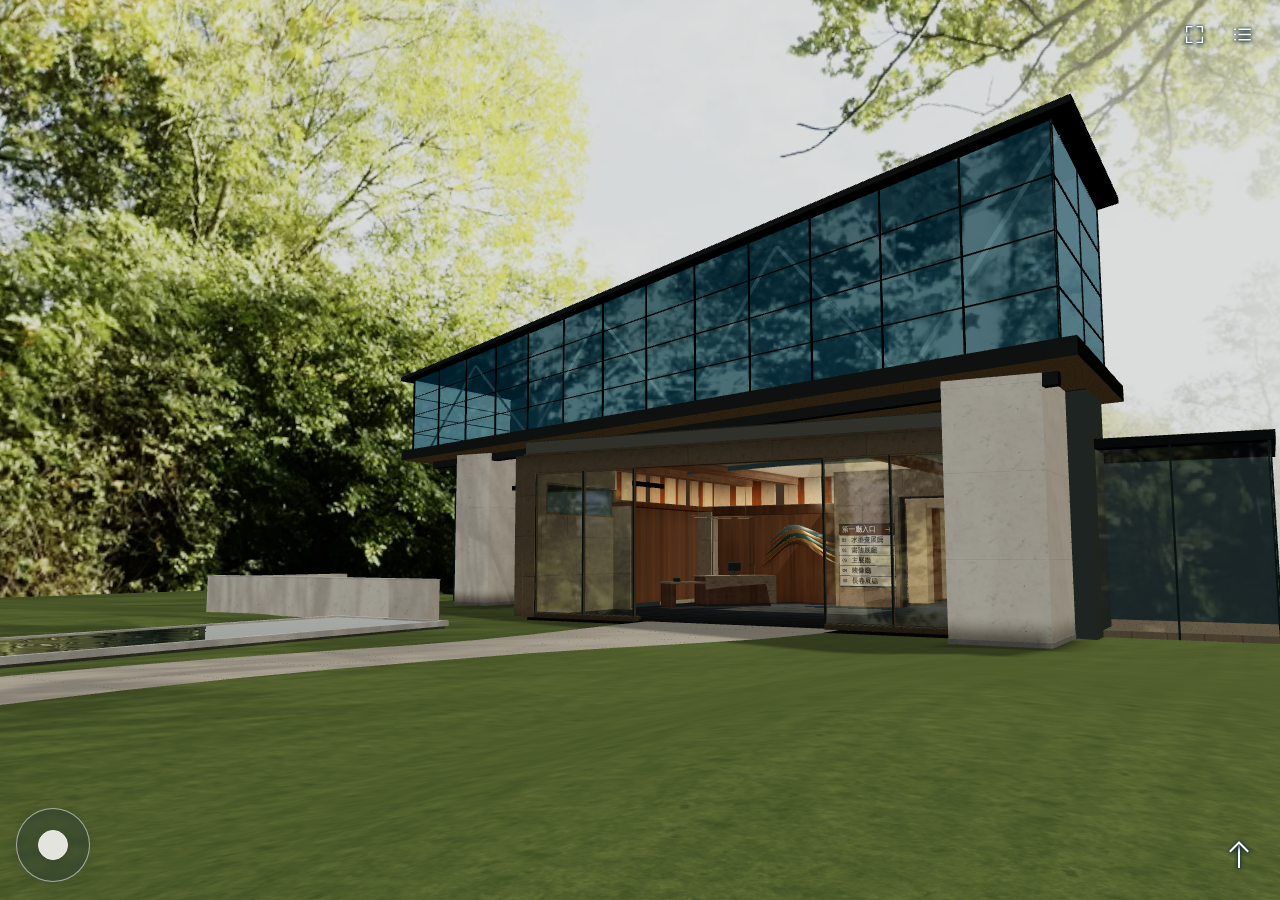
==== virtual-gallery/index.html @ fe991bde "Reflect gallery floors and open the lobby view through a glazed art passage" ====
<!doctype html>
<html lang="zh-Hant">
  <link rel="icon" href="data:," />
  <meta charset="utf-8" /><meta
    name="viewport"
    content="width=device-width,initial-scale=1,viewport-fit=cover"
  /><title>美術館園區｜虛擬策展工作室</title
  ><link rel="stylesheet" href="style.css?v=reception41" />
  <link rel="stylesheet" href="typography.css?v=hall34">
  <header>
    <strong>虛擬策展工作室</strong>
    <nav aria-label="參觀導覽"><a id="entranceLink" href="./">美術館園區</a><a id="worksLink" href="#works" hidden>展出作品</a></nav>
  </header>
  <main>
    <section id="hallEntrance" data-zone="grounds" data-card-menu="closed" aria-labelledby="entranceTitle">
      <div id="lobbyStage" aria-describedby="lobbyHint" aria-label="可步行的 3D 展場大廳"></div>
      <div class="lobby-head">
        <h1 id="entranceTitle">美術館園區</h1>
        <div class="lobby-tools">
          <button type="button" id="lobbyExpand" aria-label="全螢幕" aria-pressed="false">
            <svg aria-hidden="true" focusable="false" viewBox="0 0 24 24"><path class="expand-icon" d="M3 9V3h6m6 0h6v6m0 6v6h-6m-6 0H3v-6"/><path class="collapse-icon" d="M9 3v6H3m18 0h-6V3m0 18v-6h6m-18 0h6v6"/></svg>
            <span class="lobby-tool-label">全螢幕</span>
          </button>
          <button type="button" id="lobbyDirectory" aria-label="展廳名錄" aria-haspopup="dialog" aria-controls="lobbyDirectoryPanel" disabled>
            <svg aria-hidden="true" focusable="false" viewBox="0 0 24 24"><path d="M8 6h13M8 12h13M8 18h13M3 6h1M3 12h1M3 18h1"/></svg>
            <span class="lobby-tool-label">展廳名錄</span>
          </button>
        </div>
      </div>
      <p id="lobbyMessage" role="status">正在載入空間…</p>
      <div id="portalWait" hidden><span role="status">正在準備展廳</span><button type="button" id="portalBack">返回大廳</button></div>
      <div id="lobbyMenuNav" class="lobby-wayfinding" role="group" aria-label="展廳卡片">
        <button type="button" id="lobbyPrevHall" class="lobby-carousel-step" aria-label="上一個展廳" aria-keyshortcuts="ArrowLeft" hidden><svg aria-hidden="true" viewBox="0 0 24 24"><path d="m15 5-7 7 7 7"/></svg></button>
        <button type="button" id="lobbyEnterDoor" hidden></button>
        <button type="button" id="lobbyNextHall" class="lobby-carousel-step" aria-label="下一個展廳" aria-keyshortcuts="ArrowRight" hidden><svg aria-hidden="true" viewBox="0 0 24 24"><path d="m9 5 7 7-7 7"/></svg></button>
        <button id="lobbyCloseCards" class="lobby-carousel-step" type="button" aria-label="收合展廳選單" aria-keyshortcuts="Escape" hidden>
          <svg aria-hidden="true" viewBox="0 0 24 24"><path d="m6 6 12 12m0-12L6 18"/></svg>
        </button>
        <span id="lobbySelection" aria-live="polite" class="lobby-sr"></span>
      </div>
      <p id="lobbyHint" class="visually-hidden" hidden>拖曳環顧 · 左右滑動展廳卡片，點選進場</p>
      <dialog id="lobbyDirectoryPanel" aria-labelledby="directoryTitle">
        <div class="entrance-heading"><h2 id="directoryTitle">展廳名錄</h2><button type="button" id="lobbyDirectoryClose" autofocus>返回大廳</button></div>
        <p id="hallStatus" role="status"></p>
        <nav id="hallList" aria-label="開放展廳"></nav>
        <details id="lobbyGuide" class="gesture-guide">
          <summary>大廳操作指引</summary>
          <p>從園區沿步道入館，也可以輕點前方開放廊道或右下角箭頭。入館後可點「第一廳入口」箭頭或走廊盡頭的玻璃門進入第一廳，點石柱上的廳名直接入場，或點接待台展開選單。左右滑動卡片切換展廳，點選卡片即可進場。拖曳空白處轉身，輕推搖桿慢走，推遠加快，放手即停。</p>
          <p>方向鍵或 WASD 移動。按住空白鍵配合方向鍵轉頭，按 Enter 展開選單，再按 Enter 進入目前展廳。按 Tab 移至卡片選擇器後，可用左右鍵換廳，按 Esc 收合選單或停下自動行走，按 R 回到所在區域的起點。</p>
          <div class="touch-motion"><button type="button" id="lobbyGyro" aria-pressed="false">陀螺儀轉向</button> <span id="lobbyGyroStatus" role="status"></span></div>
        </details>
        <div class="lobby-directory-actions"><button type="button" id="lobbyHome">回到大廳起點</button><button type="button" id="lobbyReturnGrounds" hidden>回到美術館園區</button><button type="button" id="lobbyRetry" hidden>重新開啟 3D 大廳</button><a id="lobbyAdminLink" href="admin/">策展後台</a><a id="lobbyDownload" href="studio.zip" download>下載工作室</a></div>
      </dialog>
    </section>
    <section id="exhibits" hidden>
      <div class="row">
        <label>展覽選擇<select id="shows"></select></label>
      </div>
    </section>
    <article class="hero" hidden>
      <img alt="" hidden />
      <div>
        <p id="dates"></p>
        <h1 id="title"></h1>
        <p id="desc"></p>
        <button id="enter">進入 3D 展廳</button>
      </div>
    </article>
    <section id="visit" class="immersive" aria-label="3D 展廳" hidden>
      <div id="stage" tabindex="-1" aria-label="可行走的 3D 展廳">正在開啟 3D 展廳…</div>
      <div class="museum-head">
        <h1 id="visitTitle">展廳</h1>
        <button id="homeView" title="回到本廳預設視角（R）" aria-keyshortcuts="R">回到預設</button>
        <button id="expand">全螢幕</button
        ><button
          id="menuButton"
          aria-expanded="false"
          aria-controls="visitMenu"
        >
          選單
        </button>
      </div>
      <div class="reading-hud">
      <div class="view-caption">
        <strong id="focusTitle" aria-live="polite"></strong
        ><span id="viewHelp">點作品走近觀賞 · 拖曳環顧</span>
      </div>
      <div id="inspectControls" hidden>
        <output id="readPosition" aria-label="距卷首" aria-live="off">0%</output>
        <input type="range" id="scrollPosition" min="0" max="1000" value="500" aria-label="長卷閱讀位置">
        <button id="overview">看全卷</button>
      </div>
      </div>
      <div id="visitMenu" hidden>
        <button type="button" id="backToEntrance">返回展場大廳</button>
        <div class="touch-motion"><button type="button" id="gyroTurn" aria-pressed="false">陀螺儀轉向</button> <span id="gyroStatus" role="status"></span></div>
        <small>即時畫面更新率　<output id="frameMeter">量測中</output></small>
        <details class="gesture-guide">
          <summary>操作指引</summary>
          <p>全螢幕閒置時會收起控制項。按 Tab 或輕點空白處可喚回。拖曳轉身時收起介面，推左下角只顯示搖桿。</p>
          <p>方向鍵 ↑／↓ 前進、後退，←／→ 左右側移。輕點移動一小步，按住連續慢移，放開就停。按住空白鍵搭配 ←／→ 轉身，搭配 ↑／↓ 抬頭、低頭。W、A、S、D 也可移動。長卷近看時按 ←／→ 沿牆慢移。按 R 回到本廳預設視角。</p>
          <p>用滑鼠或手指輕推圓形搖桿微調，推近外圈才加快。按住空白鍵推搖桿可原地轉向，上下推可抬頭或低頭；近看長卷時左右推動沿牆細移，放手即停。開啟陀螺儀後，轉動手機可環顧；看畫時固定朝向作品。點作品走到畫前。拖空白牆面可轉身，點地板可走到該處。</p>
          <p>將滑鼠游標對準想看的筆畫，滾輪向上拉近、向下拉遠。觸控時兩指張開拉近、合攏拉遠。在一般作品上左右滑可換件。在長卷上拖曳可沿牆慢移，放手即停；拖動位置滑桿可快速跳到別處。</p>
        </details>
        <a id="editLayout" href="admin/">調整作品位置（策展登入）</a>
        <label>切換展覽<select id="visitShows"></select></label>
        <label>展廳<select id="room"></select></label>
        <div class="tour-tools">
          <button id="prev">上一件</button
          ><select id="tour" aria-label="選擇導覽作品"></select
          ><button id="next">下一件</button>
        </div>
        <div class="tour-tools">
          <button id="leave">展覽介紹與作品清單</button>
        </div>
        <label id="musicLabel"
          >展廳音樂<audio id="music" controls></audio></label
        ><label id="volLabel"
          >播放音量<input
            id="vol"
            type="range"
            min="0"
            max="1"
            step=".01"
            value=".5"
        /></label>
      </div>
    </section>
    <div id="works" class="section" hidden>
      <h2>展出作品</h2>
      <span id="count"></span>
    </div>
    <div class="grid" id="cards" hidden></div>
  </main>
  <footer>
    虛擬策展工作室　線上美術館　·　<a href="admin/">線上策展後台</a>　·　<a
      href="studio.zip"
      download
      >下載策展工作室</a
    >
  </footer>
  <dialog id="detail">
    <button id="close">關閉展籤</button>
    <section id="content"></section>
  </dialog>
  <script>
    // Capture the first navigation gesture while the exhibition data and WebGL module load.
    (() => {
      const stage=document.getElementById("stage"), visit=document.getElementById("visit");
      const preview=location.search==="?studio-preview" || location.pathname.startsWith("/preview/");
      const direct=location.hash && !["#entrance","#exhibits","#works"].includes(location.hash);
      if(preview || direct && new URLSearchParams(location.search).get("view")!=="works") {
        document.getElementById("hallEntrance").hidden=true;
        visit.hidden=false;
        stage.focus({preventScroll:true});
      }
      if(!preview && (!location.hash || location.hash==="#entrance")) {
        const preload=document.createElement("link");
        preload.rel="modulepreload";preload.href="./lobby.js?v=glass60";
        document.head.append(preload);
      }
      function captureEarlyNavigation(stage,surface) {
        let pending=[];
        let touch=null;
        stage.addEventListener("pointerdown",e=>{
          if(e.pointerType==="touch" && !e.isPrimary){touch=null;return;}
          if(surface.hidden || e.target!==stage || stage.querySelector("canvas"))return;
          touch={id:e.pointerId,x:e.clientX,y:e.clientY};
          stage.setPointerCapture(e.pointerId);
        });
        stage.addEventListener("pointermove",e=>{
          if(touch?.id!==e.pointerId)return;
          const motion={type:"entrylook",dx:e.clientX-touch.x,dy:e.clientY-touch.y};
          touch.x=e.clientX;touch.y=e.clientY;
          if(stage.querySelector("canvas"))stage.dispatchEvent(new CustomEvent("entrylook",{detail:motion}));
          else if(pending.at(-1)?.type==="entrylook"){pending.at(-1).dx+=motion.dx;pending.at(-1).dy+=motion.dy;}
          else if(pending.length<64)pending.push(motion);
        });
        stage.addEventListener("lostpointercapture",()=>{touch=null});
        function capture(e) {
          if(surface.hidden || surface.inert || stage.querySelector("canvas") || document.querySelector("dialog[open]") || e.altKey || e.ctrlKey || e.metaKey ||
             e.target.closest?.("input,textarea,select,button,a,[contenteditable=true]") ||
             !["ArrowUp","ArrowDown","ArrowLeft","ArrowRight","KeyW","KeyA","KeyS","KeyD","Space","KeyR"].includes(e.code)) return;
          e.preventDefault();
          if(!e.repeat && pending.length<64) pending.push({code:e.code,type:e.type});
        }
        window.addEventListener("keydown",capture);
        window.addEventListener("keyup",capture);
        function discard(){pending=[];touch=null;}
        window.addEventListener("blur",discard);
        stage.addEventListener("discardnavigation",discard);
        stage.addEventListener("viewerready", e=>{
          for(const event of pending) e.detail(event);
          pending=[];
        });
      }
      captureEarlyNavigation(stage,visit);
      captureEarlyNavigation(document.getElementById("lobbyStage"),document.getElementById("hallEntrance"));
    })();
  </script>
  <script type="module" src="app.js?v=glass60"></script>
</html>
---- virtual-gallery/style.css ----
:root {
  color: #192d42;
  background: #f5f6f6;
  font-size: 16px;
}
* {
  box-sizing: border-box;
}
body {
  margin: 0;
}
header,
main,
footer {
  max-width: 1450px;
  margin: auto;
  padding: 20px clamp(18px, 5vw, 84px);
}
header {
  display: flex;
  align-items: center;
  justify-content: space-between;
  border-bottom: 1px solid #cbd2d6;
  background: white;
}
header strong {
  font-size: 22px;
}
header nav,
nav,
.row {
  display: flex;
  align-items: center;
  gap: 12px;
  flex-wrap: wrap;
}
button,
.btn,
input,
select,
textarea {
  font: inherit;
  color: inherit;
  border: 1px solid #bdc8cd;
  border-radius: 4px;
  background: white;
  padding: 10px 14px;
}
button,
.btn {
  cursor: pointer;
  text-decoration: none;
}
button:hover,
.btn:hover {
  border-color: #19354b;
  background: #eaf0f3;
}
.primary {
  background: #19354b;
  color: white;
}
.primary:hover {
  background: #32546d;
}
a {
  color: inherit;
}
h1,
h2,
h3,
p {
  margin: 0 0 12px;
}
h1 {
  font-size: clamp(40px, 5vw, 80px);
  font-weight: 500;
  letter-spacing: 0.03em;
}
h2 {
  font-size: 30px;
}
p {
  line-height: 1.7;
}
.hero {
  position: relative;
  min-height: 430px;
  display: flex;
  align-items: flex-end;
  padding: clamp(24px, 4vw, 64px);
  background: #233746;
  color: white;
  isolation: isolate;
  overflow: hidden;
}
.hero img {
  position: absolute;
  inset: 0;
  width: 100%;
  height: 100%;
  object-fit: cover;
  z-index: -2;
}
.hero:before {
  content: "";
  position: absolute;
  inset: 0;
  background: linear-gradient(90deg, #0e1b29d9, transparent 95%);
  z-index: -1;
}
.hero p {
  max-width: 560px;
}
.hero .btn {
  display: inline-block;
  margin-top: 12px;
}
.section {
  margin: 38px 0 20px;
  display: flex;
  align-items: end;
  justify-content: space-between;
}
.grid {
  display: grid;
  grid-template-columns: repeat(auto-fill, minmax(min(235px, 100%), 1fr));
  gap: 24px;
}
.card {
  padding: 0;
  text-align: left;
  background: white;
  border: 0;
  overflow: hidden;
}
.card img,
.card video,
.placeholder {
  width: 100%;
  height: 180px;
  object-fit: cover;
  background: #dfe6e9;
}
.card {
  display:flex;
  flex-direction:column;
  border:1px solid #dbe1e2;
  border-radius:5px;
}
.card-visit {
  flex:1;
  width:100%;
  padding:0;
  border:0;
  text-align:left;
  background:#fff;
}
.card-visit:focus-visible,.card-info:focus-visible {outline-offset:-3px}
.card-visit img,.card-visit video {display:block;object-fit:contain}
.card-caption {display:grid;gap:.3rem;padding:12px 14px}
.card-caption strong {font-size:1.15rem;overflow-wrap:anywhere}
.card-caption span {font-size:.85rem;color:#36546a}
.card-info {min-height:44px;border:0;border-top:1px solid #dbe1e2;border-radius:0;text-align:left;font-size:.88rem}
.gallery-fallback {position:absolute;inset:0;display:grid;place-content:center;text-align:center;padding:20px;background:#e7ecea;color:#263531}
#editLayout {display:block;padding:8px 0;overflow-wrap:anywhere}
.muted,
small {
  color: #526777;
}
small {
  display: block;
  margin-bottom: 5px;
}
dialog {
  border: 0;
  border-radius: 8px;
  width: min(620px, 94vw);
  max-height: 90dvh;
  padding: 24px;
  color: inherit;
}
dialog::backdrop {
  background: #13223299;
}
dialog img,
dialog video,
dialog audio {
  width: 100%;
  max-height: 48vh;
  object-fit: contain;
}
#stage {
  position: relative;
  background: #dbe1e3;
  height: min(72dvh, 820px);
  min-height: 300px;
}
#stage canvas {
  width: 100%;
  height: 100%;
  display: block;
  touch-action: none;
}
.pad {
  position: absolute;
  bottom: 14px;
  left: 14px;
  display: flex;
  gap: 5px;
}
.pad button {
  touch-action: none;
  opacity: 0.9;
}
label {
  display: grid;
  gap: 5px;
  font-size: 14px;
}
input,
textarea,
select {
  max-width: 100%;
  min-width: 0;
}
button:focus-visible,
a:focus-visible {
  outline: 3px solid #d18337;
}
footer {
  border-top: 1px solid #cbd2d6;
  color: #506271;
}
section {
  margin: 20px 0;
}
[hidden] {
  display: none !important;
}
@media (max-width: 600px) {
  header {
    padding: 14px;
  }
  header strong {
    font-size: 18px;
  }
  .hero {
    min-height: 360px;
  }
  .grid {
    grid-template-columns: repeat(2, minmax(0, 1fr));
    gap: 10px;
  }
  .card img,
  .card video,
  .placeholder {
    height: 120px;
  }
  main {
    padding: 16px;
  }
  .pad {
    gap: 3px;
  }
  .pad button {
    padding: 9px;
  }
}

#visitTitle {
  font-size: clamp(1.6rem, 3.5vw, 2.7rem);
  margin: 0 auto 0 0;
}
#stage {
  height: clamp(350px, 66dvh, 850px);
  border-radius: 6px;
  overflow: hidden;
}
#visit > p {
  margin: 0.6rem 0;
  color: #465968;
}
#exhibits {
  margin: 0;
}
#visit {
  margin-top: 12px;
}
@media (max-width: 600px) {
  #stage {
    height: 59svh;
  }
  .row {
    gap: 6px;
  }
  #visit .row button,
  #visit .row select {
    font-size: 14px;
    padding: 8px;
  }
  #visitTitle {
    width: 100%;
  }
}
#visit {
  background: #fff;
  padding: clamp(12px, 2vw, 26px);
  border: 1px solid #dce2e1;
  border-radius: 10px;
}
#visit .row {
  gap: 8px;
}
#stage {
  height: clamp(360px, 68dvh, 900px);
  background: #c9c8c0;
  border-radius: 4px;
}
#stage canvas {
  cursor: grab;
}
#stage canvas:active {
  cursor: grabbing;
}
#stage .walk-pad {
  bottom: 18px;
  left: 18px;
  z-index: 2;
}
.walk-stick {
  display: grid;
  place-items: center;
  width: 74px;
  height: 74px;
  padding: 0;
  border-radius: 50%;
  border: 1px solid #fff9;
  background: radial-gradient(circle, #15253026, #172c3c75);
  box-shadow: 0 3px 16px #18263230;
  backdrop-filter: blur(3px);
  touch-action: none;
}
.walk-knob {
  display: block;
  width: 30px;
  height: 30px;
  border-radius: 50%;
  background: #fffffff0;
  border: 1px solid white;
  box-shadow: 0 2px 6px #14253344;
  pointer-events: none;
}
#visit .tour-tools {
  display: flex;
  align-items: center;
  gap: 8px;
  flex-wrap: wrap;
  margin: 12px 0;
}
.tour-tools select {
  max-width: min(100%, 280px);
}
#visit .visit-help {
  font-size: 0.9rem;
  color: #49606a;
  margin: 0.5rem 0;
}
#visit:fullscreen,
#visit.expanded {
  box-sizing: border-box;
  background: white;
  overflow: auto;
  width: 100%;
  height: 100dvh;
  margin: 0;
  border: 0;
  border-radius: 0;
}
#visit.expanded {
  position: fixed;
  inset: 0;
  z-index: 10;
}
#visit:fullscreen #stage,
#visit.expanded #stage {
  height: calc(100dvh - 185px);
}
@media (max-width: 650px) {
  #visit {
    padding: 9px;
    margin: 8px -8px;
  }
  #stage {
    height: 60svh;
  }
  #visit .tour-tools {
    gap: 4px;
  }
  .tour-tools select,
  .tour-tools button {
    padding: 8px 9px;
    font-size: 14px;
  }
  .walk-stick {
    width: 68px;
    height: 68px;
  }
}
body.visiting {
  overflow: hidden;
}
#visit.immersive {
  position: fixed;
  inset: 0;
  z-index: 12;
  margin: 0;
  padding: 0;
  width: 100%;
  height: 100dvh;
  border: 0;
  border-radius: 0;
  overflow: hidden;
  background: #cbc5b9;
}
#visit.immersive #stage {
  position: absolute;
  inset: 0;
  width: 100%;
  height: 100%;
  min-height: 0;
  border: 0;
  border-radius: 0;
}
.museum-head {
  position: absolute;
  inset: max(14px, env(safe-area-inset-top))
    max(14px, env(safe-area-inset-right)) auto
    max(14px, env(safe-area-inset-left));
  display: flex;
  gap: 8px;
  align-items: center;
  pointer-events: none;
}
.museum-head button,
.museum-head #visitTitle,
.view-caption,
#visitMenu {
  background: #25302ee8;
  color: #fffcf5;
  border: 1px solid #ffffff35;
  border-radius: 6px;
  backdrop-filter: blur(10px);
}
.museum-head button {
  pointer-events: auto;
  min-height: 44px;
}
.museum-head #visitTitle {
  width: auto;
  padding: 8px 15px;
  margin: 0 auto 0 0;
  font-size: clamp(19px, 2.6vw, 32px);
  font-weight: 500;
}
.view-caption {
  position: absolute;
  right: max(15px, env(safe-area-inset-right));
  bottom: max(18px, env(safe-area-inset-bottom));
  padding: 8px 13px;
  pointer-events: none;
  display: grid;
  gap: 2px;
}
.view-caption span {
  font-size: 13px;
}
#visitMenu {
  position: absolute;
  right: 14px;
  top: calc(max(14px, env(safe-area-inset-top)) + 60px);
  width: min(300px, calc(100% - 28px));
  max-height: 70dvh;
  overflow: auto;
  padding: 16px;
  box-sizing: border-box;
}
#visitMenu button,
#visitMenu select {
  background: #f6f5ef;
  color: #263531;
  padding: 8px;
}
#visitMenu label {
  margin: 5px 0;
}
#visitMenu audio {
  max-width: 100%;
}
#visit.immersive .walk-pad {
  bottom: max(18px, env(safe-area-inset-bottom));
}

#visit.immersive #stage { background-color: #dedbd2; }

#inspectControls { position:absolute; bottom:max(76px,env(safe-area-inset-bottom));right:12px; z-index:4;display:flex;gap:4px }
#inspectControls[hidden],#inspectControls button[hidden]{display:none}
#inspectControls button{background:#20302ee8;color:white;min-height:40px;border:1px solid #fff6;padding:5px 10px}

#inspectControls {align-items:center;background:#20302ee8;border-radius:7px;padding:0 5px}
#scrollPosition {width:clamp(70px,19vw,150px);margin:0 6px;accent-color:#e1d8bd;min-height:40px}

.gesture-guide summary {cursor:pointer;min-height:44px;line-height:44px}
.gesture-guide p {margin:0 0 .8em;line-height:1.55}
#readPosition {min-width:3ch;font:14px system-ui;color:#fff;text-align:right;font-variant-numeric:tabular-nums}

#stage .camera-keys {display:grid;grid-template-columns:repeat(4,44px);gap:2px;position:absolute;left:8px;bottom:max(8px,env(safe-area-inset-bottom));z-index:2}
#stage .camera-keys button{padding:0;min-height:44px;border:1px solid #ffffff50;border-radius:5px;background:#20302ee6;color:white;font:14px system-ui;touch-action:none;user-select:none;-webkit-user-select:none}
#stage .camera-keys button.pressed{background:#51695d;border-color:white}

@media(max-width:630px){
 .view-caption{max-width:calc(100% - 28px);right:8px;padding:5px;overflow-wrap:anywhere}
 #inspectControls{bottom:calc(max(8px,env(safe-area-inset-bottom)) + 58px)}
}

.camera-keys kbd{display:none}#stage .camera-keys button.key-down{background:#51695d;border-color:white}
@media (hover:hover) and (pointer:fine){.camera-keys kbd{display:block;font:11px/1.2 system-ui;color:#d6e3db}}

.museum-head #visitTitle {min-width:0;white-space:nowrap;overflow:hidden;text-overflow:ellipsis}
.museum-head button {flex:none}
@media(max-width:420px){.museum-head{gap:4px}.museum-head button{padding-inline:7px}.museum-head #visitTitle{padding-inline:6px}}

#stage{touch-action:none}
.touch-motion{display:none}
@media(any-pointer:coarse){.touch-motion{display:block;margin-bottom:8px}.view-caption{max-width:calc(100% - 122px)}}

.reading-hud {position:absolute;right:max(12px,env(safe-area-inset-right));bottom:max(18px,env(safe-area-inset-bottom));display:flex;flex-direction:column-reverse;align-items:flex-end;gap:6px;max-width:calc(100% - 106px);pointer-events:none}
.reading-hud .view-caption,.reading-hud #inspectControls {position:static;max-width:100%;box-sizing:border-box}
.reading-hud #inspectControls{pointer-events:auto;flex-wrap:wrap}
#visit:is(:fullscreen,.expanded) :is(.museum-head,.reading-hud,.walk-pad) {transition:opacity .2s ease}
#visit.controls-idle :is(.museum-head,.reading-hud,.walk-pad) {opacity:0;visibility:hidden;transition:opacity .2s ease,visibility 0s .2s}
#visit.controls-idle,#visit.controls-idle canvas {cursor:none}
@media(prefers-reduced-motion:reduce){#visit:is(:fullscreen,.expanded) :is(.museum-head,.reading-hud,.walk-pad){transition:none}}

/* Leave the resting joystick touchable at its usual position. */
#visit.controls-idle .walk-pad {visibility:visible;pointer-events:none}
#visit.controls-idle .walk-stick {pointer-events:auto}
#visit.controls-idle.stick-active .walk-pad {opacity:1}
@media(hover:hover){#visit.controls-idle .walk-pad:has(.walk-stick:hover){opacity:1}}

/* Public entrance and individual room doors */
body.in-lobby {overflow:hidden}
body.in-lobby > :is(header,footer) {display:none}
#hallEntrance {
  position:fixed;inset:0;z-index:12;width:100%;height:100dvh;margin:0;overflow:hidden;
  background:#343d3e;color:#f9f8f2;
}
#lobbyStage,#lobbyStage canvas {position:absolute;inset:0;display:block;width:100%;height:100%;touch-action:none}
#lobbyStage canvas {outline:none;cursor:grab}
#lobbyStage canvas:active {cursor:grabbing}
#hallEntrance.portal-outgoing {z-index:14}
#hallEntrance:is(.portal-approach,.portal-outgoing,.portal-walking) :is(.lobby-head,.lobby-wayfinding,.walk-pad),
#visit[inert] :is(.museum-head,.reading-hud,.walk-pad) {opacity:0;visibility:hidden}
#portalWait {
  position:absolute;bottom:max(20px,env(safe-area-inset-bottom));left:50%;transform:translateX(-50%);
  display:flex;align-items:center;gap:14px;white-space:nowrap;background:#23302de8;
  color:#fff;padding:4px 6px 4px 14px;border-radius:4px;font-size:.875rem;
}
#portalWait[hidden] {display:none}
#portalWait button {min-height:40px;border:1px solid #fff6;color:inherit;background:transparent}
#lobbyStage .walk-pad {bottom:max(18px,env(safe-area-inset-bottom));left:max(16px,env(safe-area-inset-left));z-index:2}
.lobby-head {
  position:absolute;inset:0 0 auto;display:flex;align-items:center;justify-content:space-between;
  gap:12px;padding:max(12px,env(safe-area-inset-top)) max(16px,env(safe-area-inset-right)) 24px max(18px,env(safe-area-inset-left));
  background:linear-gradient(to bottom,rgba(18,24,23,.64),transparent);
  color:#fff;pointer-events:none;
}
#entranceTitle {
  margin:0;line-height:1.35;font-weight:500 !important;text-shadow:0 1px 4px #172322af;
}
.lobby-tools {
  display:flex;align-items:stretch;border:1px solid #ffffff59;border-radius:5px;overflow:hidden;
  background:#25302de8;pointer-events:auto;
}
.lobby-tools button {
  min-height:44px;padding:0 clamp(9px,2.2vw,15px);border:0;border-radius:0;color:#fff;
  background:transparent;white-space:nowrap;
}
.lobby-tools button+button {position:relative}
.lobby-tools button+button::before {content:"";position:absolute;left:0;top:30%;bottom:30%;border-left:1px solid #ffffff47}
.lobby-tools button:focus-visible {outline-offset:-4px}
.lobby-tools button:hover {background:#35483d}
.lobby-tools button:disabled {opacity:.65}
#lobbyMessage {
  position:absolute;left:50%;top:50%;transform:translate(-50%,-50%);margin:0;padding:9px 16px;
  background:#25302ded;color:#fff;border-radius:4px;text-align:center;pointer-events:none;
}
.lobby-wayfinding {
  position:absolute;right:max(16px,env(safe-area-inset-right));bottom:max(20px,env(safe-area-inset-bottom));
  max-width:calc(100% - 118px);pointer-events:none;
}
.lobby-wayfinding button {
  position:relative;display:block;max-width:100%;min-height:44px;padding:8px 21px 8px 8px;
  overflow:hidden;text-overflow:ellipsis;white-space:nowrap;background:transparent;
  border:0;color:#fff;font-weight:550;
  text-shadow:-1px 0 2px #102b35,1px 0 2px #102b35,0 -1px 2px #102b35,0 1px 2px #102b35,0 2px 5px #102b35;
  pointer-events:auto;
}
.lobby-wayfinding button::after {
  position:absolute;content:"";right:6px;top:50%;width:7px;height:7px;margin-top:-4px;
  border:solid currentColor;border-width:1.4px 1.4px 0 0;transform:rotate(45deg);
  filter:drop-shadow(0 1px 1px #102b35);
}
.lobby-wayfinding button:is(:hover,:focus-visible) {
  background:transparent;text-decoration:underline;text-underline-offset:.3em;
}
.lobby-tools svg {display:none}
#hallEntrance .lobby-head {justify-content:flex-end;background:transparent}
#hallEntrance :is(#entranceTitle,.lobby-tool-label) {
  position:absolute;width:1px;height:1px;padding:0;margin:-1px;overflow:hidden;
  clip-path:inset(50%);white-space:nowrap;border:0;
}
#hallEntrance .lobby-tools {gap:4px;border:0;background:transparent;overflow:visible}
#hallEntrance .lobby-tools button {
  width:44px;height:44px;display:grid;place-items:center;padding:0;color:white;background:transparent;
}
#hallEntrance .lobby-tools button::before {display:none}
#hallEntrance .lobby-tools svg {
  display:block;width:21px;height:21px;fill:none;stroke:currentColor;stroke-width:1.65;
  stroke-linecap:round;stroke-linejoin:round;
  filter:drop-shadow(0 0 1px #102b35) drop-shadow(0 1px 2px #102b35);
}
#lobbyExpand[aria-pressed="false"] .collapse-icon,#lobbyExpand[aria-pressed="true"] .expand-icon {display:none}
#hallEntrance[data-zone="grounds"] #lobbyEnterDoor {width:50px;height:50px;padding:0}
#hallEntrance[data-zone="grounds"] #lobbyEnterDoor::before,
#hallEntrance[data-zone="grounds"] #lobbyEnterDoor::after {
  content:"";position:absolute;display:block;filter:drop-shadow(0 1px 2px #163037) drop-shadow(0 0 1px #162b30);
}
#hallEntrance[data-zone="grounds"] #lobbyEnterDoor::before {
  top:13px;left:24px;height:25px;border-left:2px solid currentColor;
}
#hallEntrance[data-zone="grounds"] #lobbyEnterDoor::after {
  left:18px;top:14px;width:12px;height:12px;margin:0;border-width:2px 2px 0 0;transform:rotate(-45deg);
}
#hallEntrance[data-zone="lobby"] #lobbyMenuNav {
  display:flex;align-items:stretch;gap:0;max-width:calc(100% - 120px);
  overflow:hidden;border:1px solid #c2d7d344;border-radius:8px;
  background:linear-gradient(145deg,#273531d4,#17211fdf);box-shadow:0 2px 9px #12231c25;
}
#hallEntrance[data-zone="lobby"] #lobbyMenuNav button {
  height:44px;min-width:0;color:#f0f6f0;border:0;border-radius:0;text-shadow:none;
}
#hallEntrance[data-zone="lobby"] #lobbyMenuNav button::after {display:none}
#hallEntrance[data-zone="lobby"] #lobbyMenuNav button:hover {background:#e2f5eb16}
#hallEntrance[data-zone="lobby"] #lobbyMenuNav button:focus-visible {outline-offset:-4px}
#hallEntrance[data-zone="lobby"] #lobbyEnterDoor {flex:0 1 auto;padding:0 9px;overflow:hidden;text-overflow:ellipsis}
#hallEntrance[data-zone="lobby"] #lobbyMenuNav .lobby-carousel-step {flex:0 0 44px;width:44px;display:grid;place-items:center;padding:0}
.lobby-carousel-step svg {display:block;width:17px;height:17px;fill:none;stroke:currentColor;stroke-width:1.6;stroke-linecap:round;stroke-linejoin:round}
#hallEntrance[data-zone="lobby"][data-card-menu="closed"] #lobbyMenuNav {display:none}
#hallEntrance[data-zone="lobby"] #lobbyMenuNav #lobbyCloseCards {border-left:1px solid #d5e1db44}
@media(max-width:405px) {
  #hallEntrance[data-zone="lobby"] #lobbyMenuNav {
    bottom:max(12px,env(safe-area-inset-bottom));right:max(7px,env(safe-area-inset-right));max-width:calc(100% - 95px);
  }
  #hallEntrance[data-zone="lobby"] #lobbyMenuNav #lobbyEnterDoor {padding-inline:4px}
}
#lobbyHint.visually-hidden,.lobby-sr {
  position:absolute;width:1px;height:1px;padding:0;margin:-1px;overflow:hidden;
  clip-path:inset(50%);white-space:nowrap;border:0;
}
.lobby-quiet .lobby-head,.lobby-quiet .lobby-wayfinding {visibility:hidden;opacity:0}
.lobby-quiet .walk-pad {opacity:0}
.lobby-quiet.stick-active .walk-pad,.lobby-quiet .walk-pad:focus-within {opacity:1}
#lobbyDirectoryPanel {
  width:min(540px,calc(100% - 24px));max-height:calc(100dvh - 32px);overscroll-behavior:contain;
  padding:clamp(14px,4vw,30px);border:1px solid #cdd0c9;border-radius:7px;
  background:#fafaf7;color:#23342e;box-shadow:0 14px 65px #10211b40;
}
#lobbyDirectoryPanel::backdrop {background:#16201e91}
#lobbyDirectoryPanel .entrance-heading {display:flex;align-items:center;justify-content:space-between;gap:10px}
#directoryTitle {margin:0;font-weight:600 !important}
#lobbyDirectoryClose,#lobbyDirectoryPanel .lobby-directory-actions :is(a,button) {
  min-height:44px;display:inline-flex;align-items:center;justify-content:center;
  padding:7px 10px;border:1px solid #c8cec8;border-radius:4px;background:transparent;color:inherit;
  text-decoration:none;text-align:center;
}
#lobbyDirectoryPanel :is(#lobbyDirectoryClose,.lobby-directory-actions :is(a,button)):hover {background:#e6ebe4}
#lobbyDirectoryPanel #hallStatus {margin:4px 0 14px;color:#516159}
#hallList {display:block;border-top:1px solid #a7b3a9}
.hall-door {
  display:flex;align-items:center;justify-content:space-between;gap:12px;min-height:60px;padding:10px 5px;
  text-decoration:none;color:inherit;border-bottom:1px solid #cbd3cb;
}
.hall-door:focus-visible {outline-offset:-2px}
.hall-door:hover {background:#e8eee6}
.hall-caption {min-width:0}
.hall-caption strong,.hall-caption span {display:block;overflow-wrap:anywhere;line-height:1.45}
.hall-caption strong {font-weight:550}
.hall-caption span {color:#516159}
.door-action {flex:none;width:11px;height:11px;margin:0 10px;border-top:1.5px solid;border-right:1.5px solid;transform:rotate(45deg)}
#lobbyGuide {margin-top:9px}
#lobbyDirectoryPanel .lobby-directory-actions {display:flex;align-items:center;flex-wrap:wrap;gap:8px;margin-top:12px}
header nav a {display:inline-flex;align-items:center;min-height:44px;text-decoration:none}
header nav a[aria-current="page"] {box-shadow:inset 0 -2px #26445a;font-weight:650}
#visit #backToEntrance {width:100%;margin:0 0 10px;min-height:44px;font-weight:650}
@media(max-width:420px) {
  .lobby-head {gap:6px;padding-inline:max(10px,env(safe-area-inset-left)) max(10px,env(safe-area-inset-right))}
}
---- virtual-gallery/typography.css ----
/* Use the same family list for HTML, form widgets, SVG measurements and 3D canvas textures. */
:root {
  font-size:max(100%, 16px) !important;
  --gallery-font-family: "PingFang TC", "Noto Sans TC", "Noto Sans CJK TC", "Microsoft JhengHei", "Heiti TC", Arial, sans-serif;
}
*, *::before, *::after {
  font-family: var(--gallery-font-family) !important;
  font-style: normal !important;
}
em, cite, var { font-weight: 600; }
input::file-selector-button, input::placeholder, textarea::placeholder, video::cue {
  font-family: var(--gallery-font-family);
  font-style: normal;
}

/* rem follows the browser's preferred text size. Rulers use the coordinate scale of their SVG. */
body, body :where(:not(svg, svg *)), body ::before, body ::after {
  font-size:1rem !important;
  letter-spacing:normal !important;
}
h1 {font-weight:750 !important}
h2 {font-weight:700 !important}
h3, h4, h5, h6 {font-weight:650 !important}
input::file-selector-button, input::placeholder, textarea::placeholder, video::cue {
  font-size:1rem;
}
@media(max-width:760px) {
  #tabs:not(:empty) {grid-template-columns:minmax(0,4fr) minmax(0,5fr) minmax(0,4fr) minmax(0,5fr);height:auto;min-height:var(--workspace-nav-height,50px)}
  #tabs button {min-width:0;padding-inline:0;white-space:normal;line-height:1.2}
}
@media(max-width:360px) {
  #wall-preview .surface-tools button, #wall-preview .desk-view-modes button {padding-inline:3px}
}
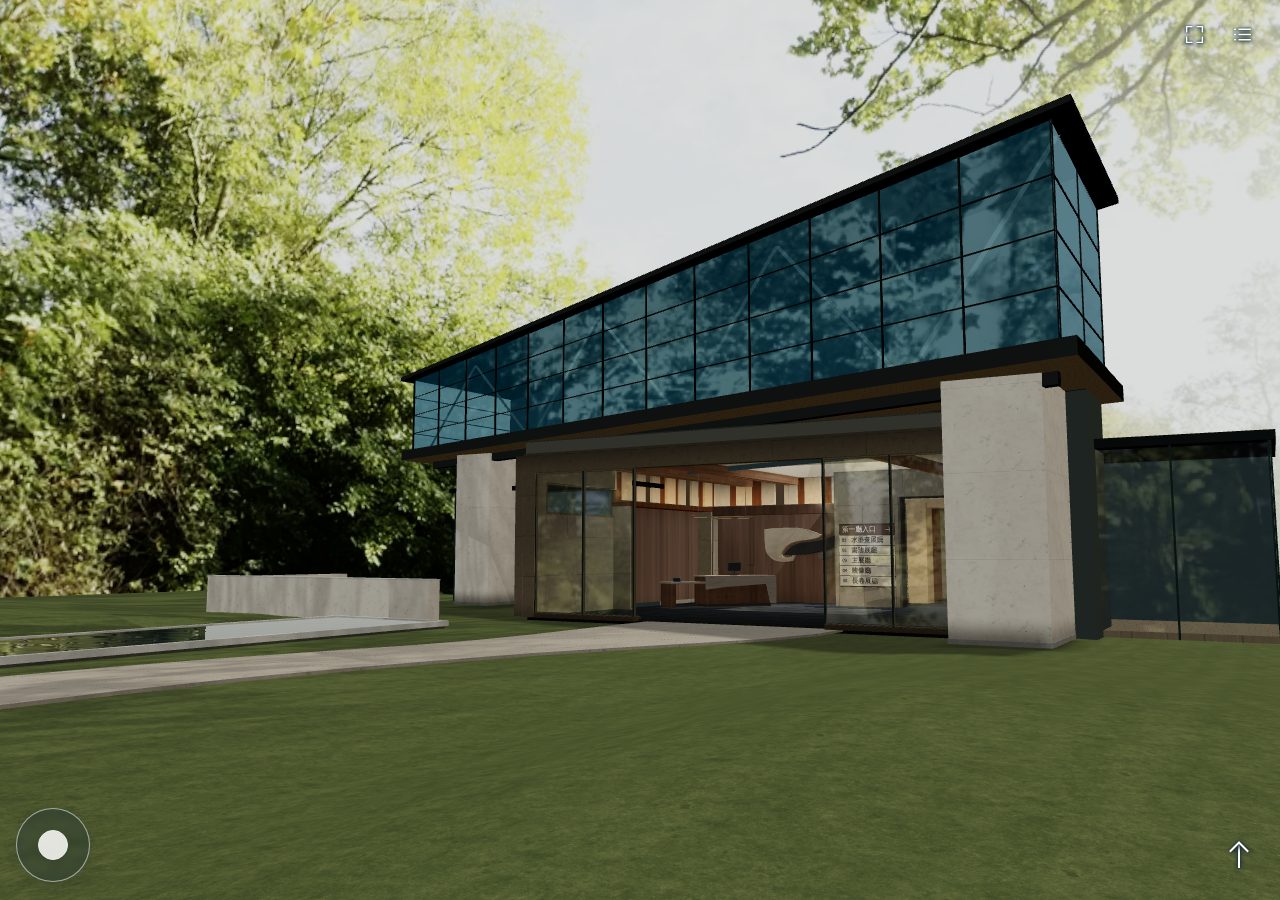
==== commit 1c6ac0b7: "Deepen the glazed passage and refine architectural light and materials" ====
--- a/virtual-gallery/index.html
+++ b/virtual-gallery/index.html
@@ -156,7 +156,7 @@
       }
       if(!preview && (!location.hash || location.hash==="#entrance")) {
         const preload=document.createElement("link");
-        preload.rel="modulepreload";preload.href="./lobby.js?v=glass60";
+        preload.rel="modulepreload";preload.href="./lobby.js?v=depth61";
         document.head.append(preload);
       }
       function captureEarlyNavigation(stage,surface) {
@@ -198,5 +198,5 @@
       captureEarlyNavigation(document.getElementById("lobbyStage"),document.getElementById("hallEntrance"));
     })();
   </script>
-  <script type="module" src="app.js?v=glass60"></script>
+  <script type="module" src="app.js?v=depth61"></script>
 </html>
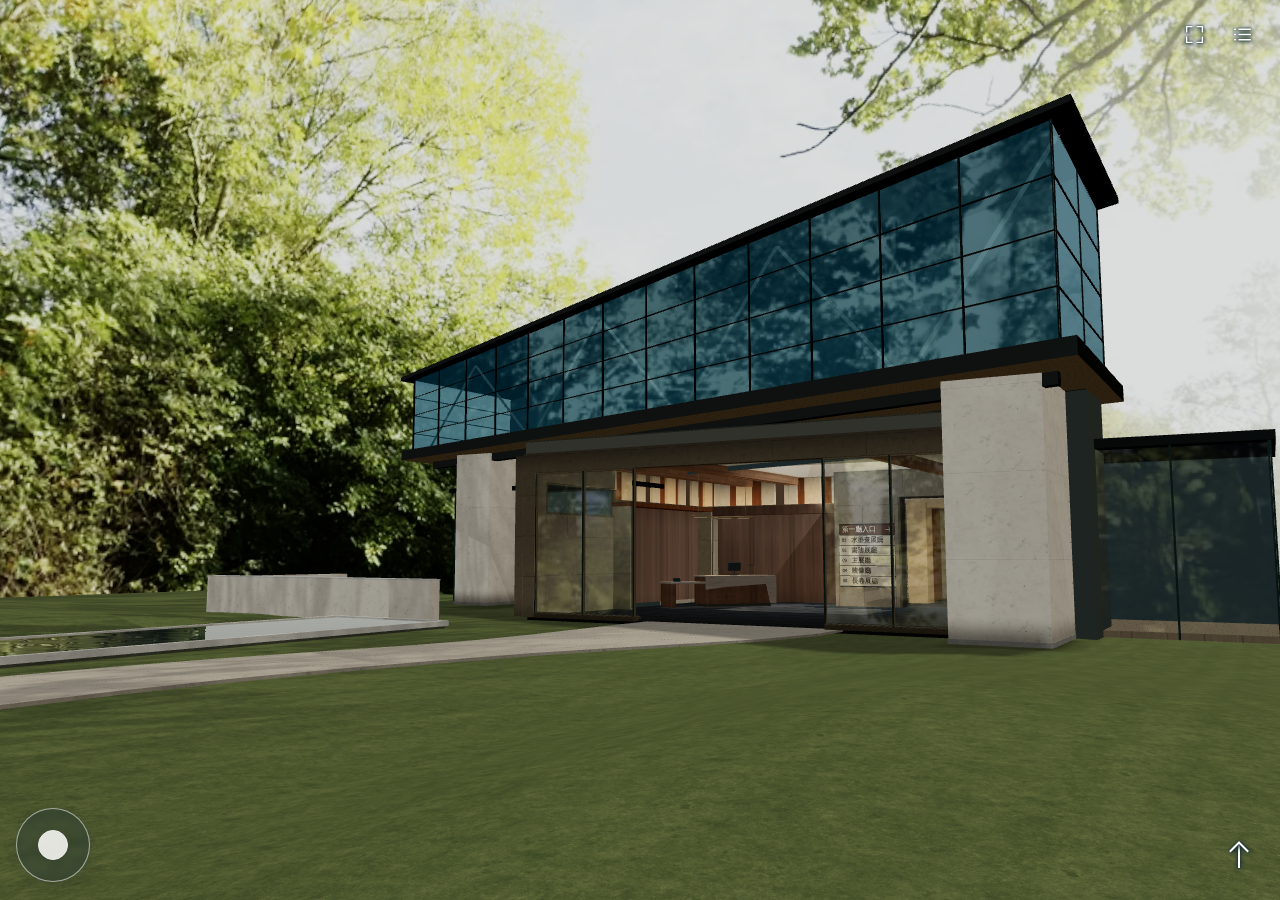
==== commit 85396dc6: "Remove decorative wall artwork from the lobby and passage" ====
--- a/virtual-gallery/index.html
+++ b/virtual-gallery/index.html
@@ -156,7 +156,7 @@
       }
       if(!preview && (!location.hash || location.hash==="#entrance")) {
         const preload=document.createElement("link");
-        preload.rel="modulepreload";preload.href="./lobby.js?v=depth61";
+        preload.rel="modulepreload";preload.href="./lobby.js?v=clear62";
         document.head.append(preload);
       }
       function captureEarlyNavigation(stage,surface) {
@@ -198,5 +198,5 @@
       captureEarlyNavigation(document.getElementById("lobbyStage"),document.getElementById("hallEntrance"));
     })();
   </script>
-  <script type="module" src="app.js?v=depth61"></script>
+  <script type="module" src="app.js?v=clear62"></script>
 </html>
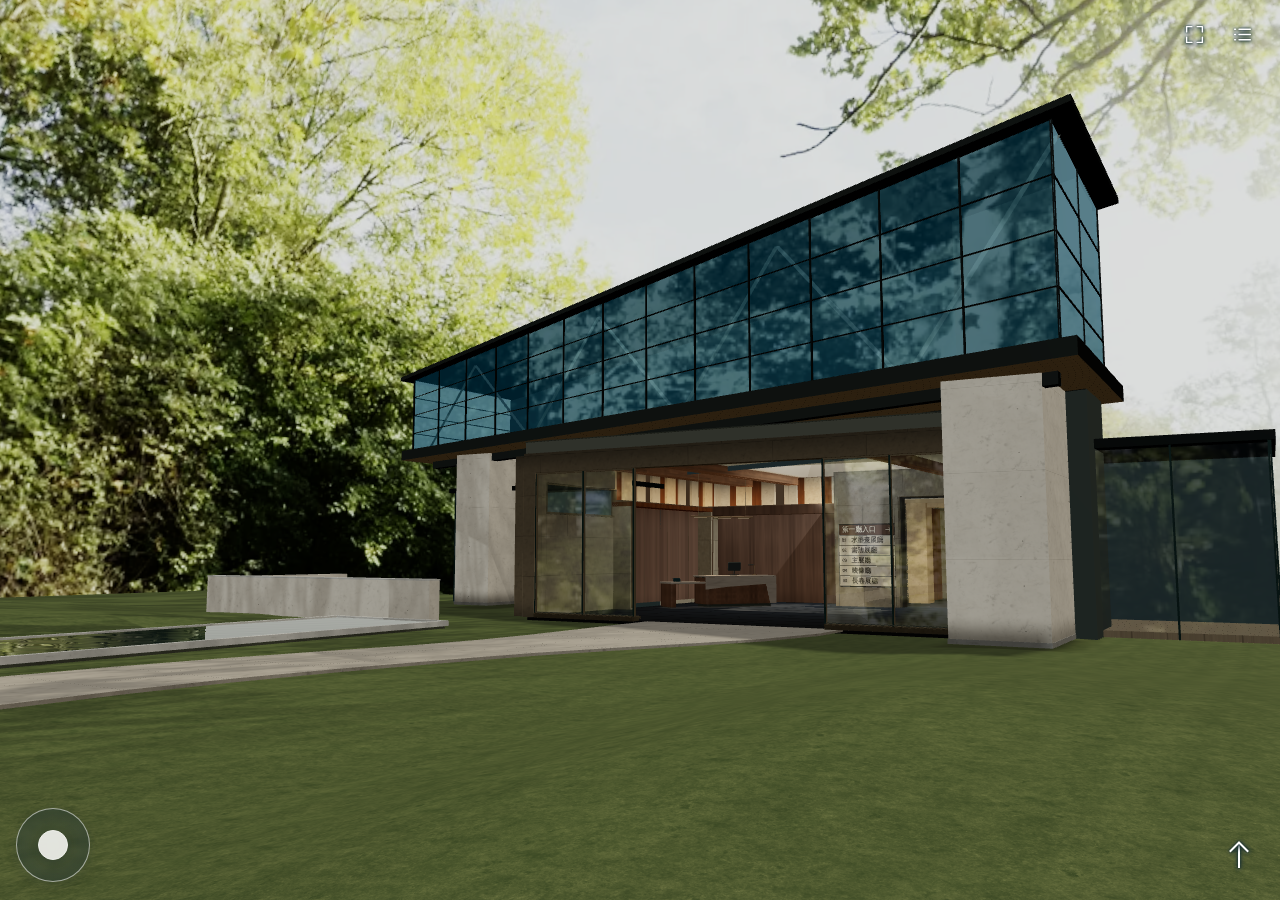
==== commit 2e6d2f56: "Glaze the atrium roof and open the calligraphy study onto a daylit garden" ====
--- a/virtual-gallery/index.html
+++ b/virtual-gallery/index.html
@@ -156,7 +156,7 @@
       }
       if(!preview && (!location.hash || location.hash==="#entrance")) {
         const preload=document.createElement("link");
-        preload.rel="modulepreload";preload.href="./lobby.js?v=clear62";
+        preload.rel="modulepreload";preload.href="./lobby.js?v=glazing63";
         document.head.append(preload);
       }
       function captureEarlyNavigation(stage,surface) {
@@ -198,5 +198,5 @@
       captureEarlyNavigation(document.getElementById("lobbyStage"),document.getElementById("hallEntrance"));
     })();
   </script>
-  <script type="module" src="app.js?v=clear62"></script>
+  <script type="module" src="app.js?v=glazing63"></script>
 </html>
